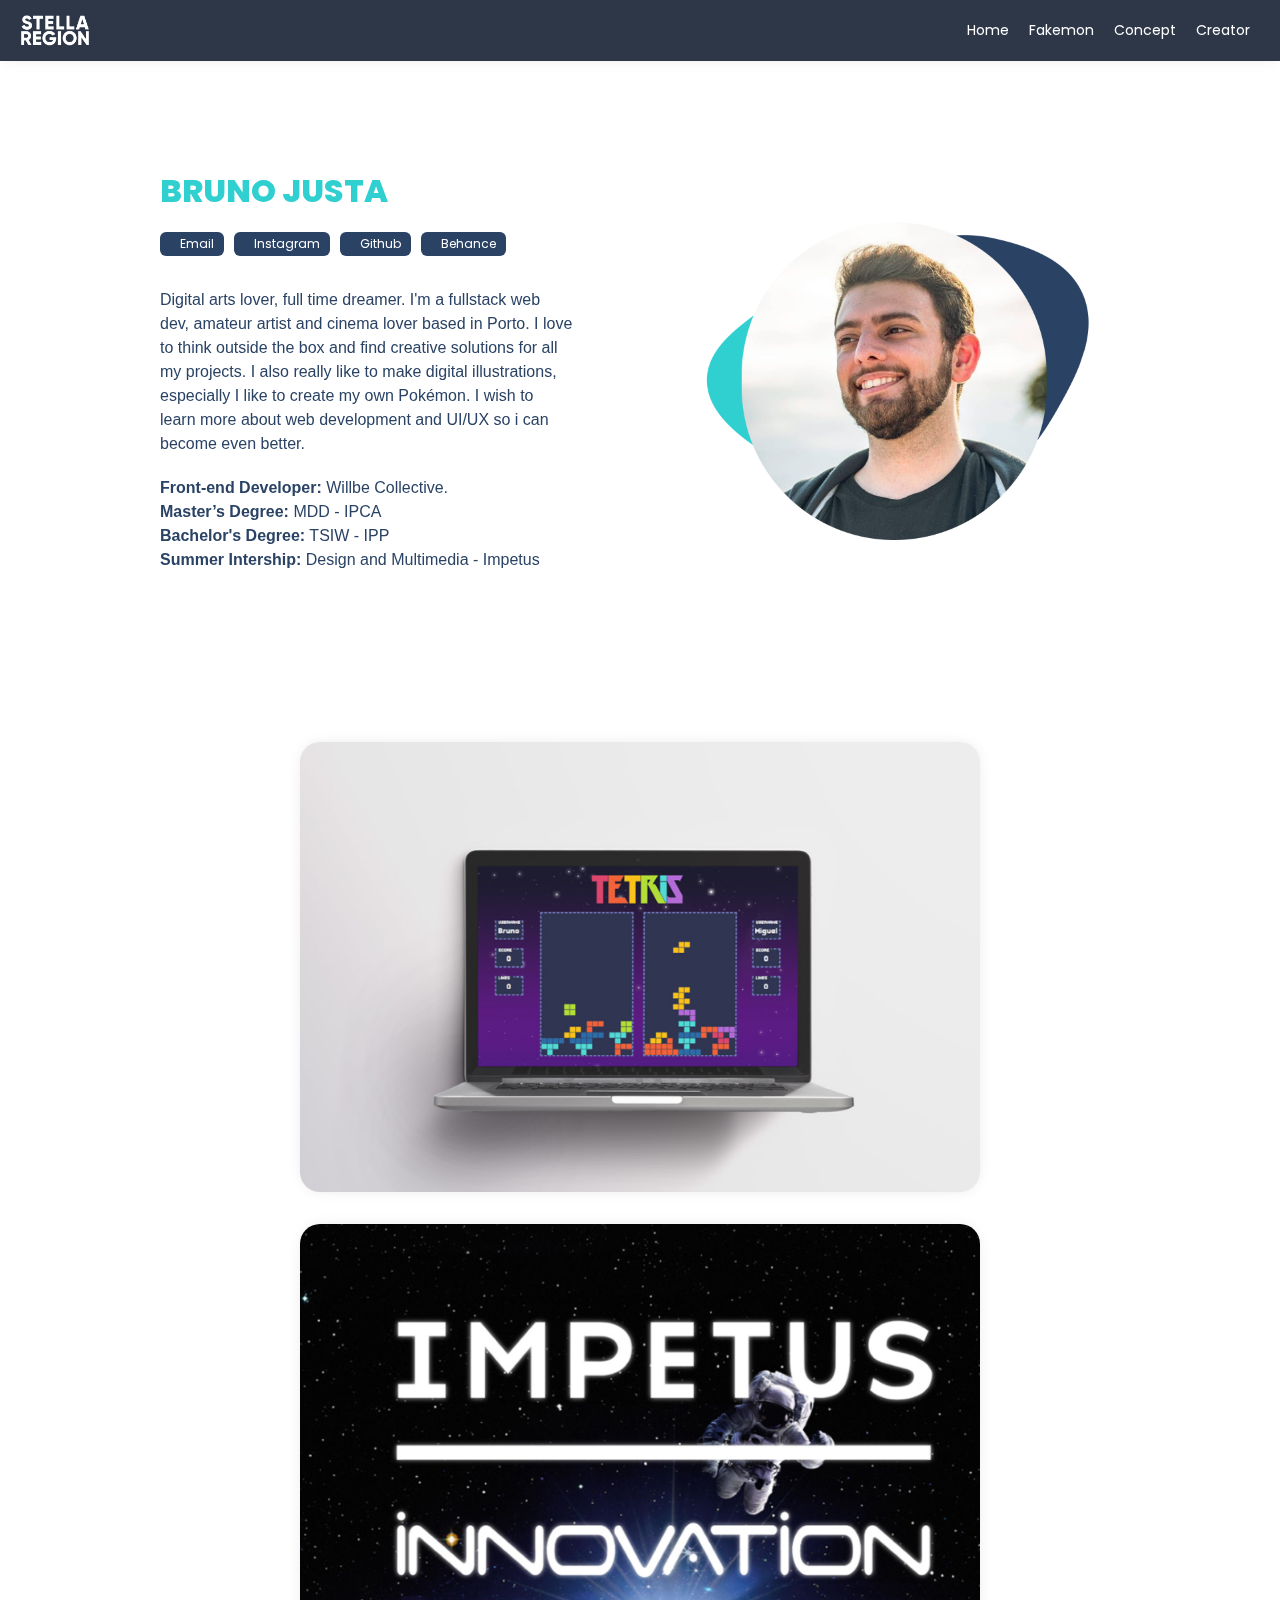
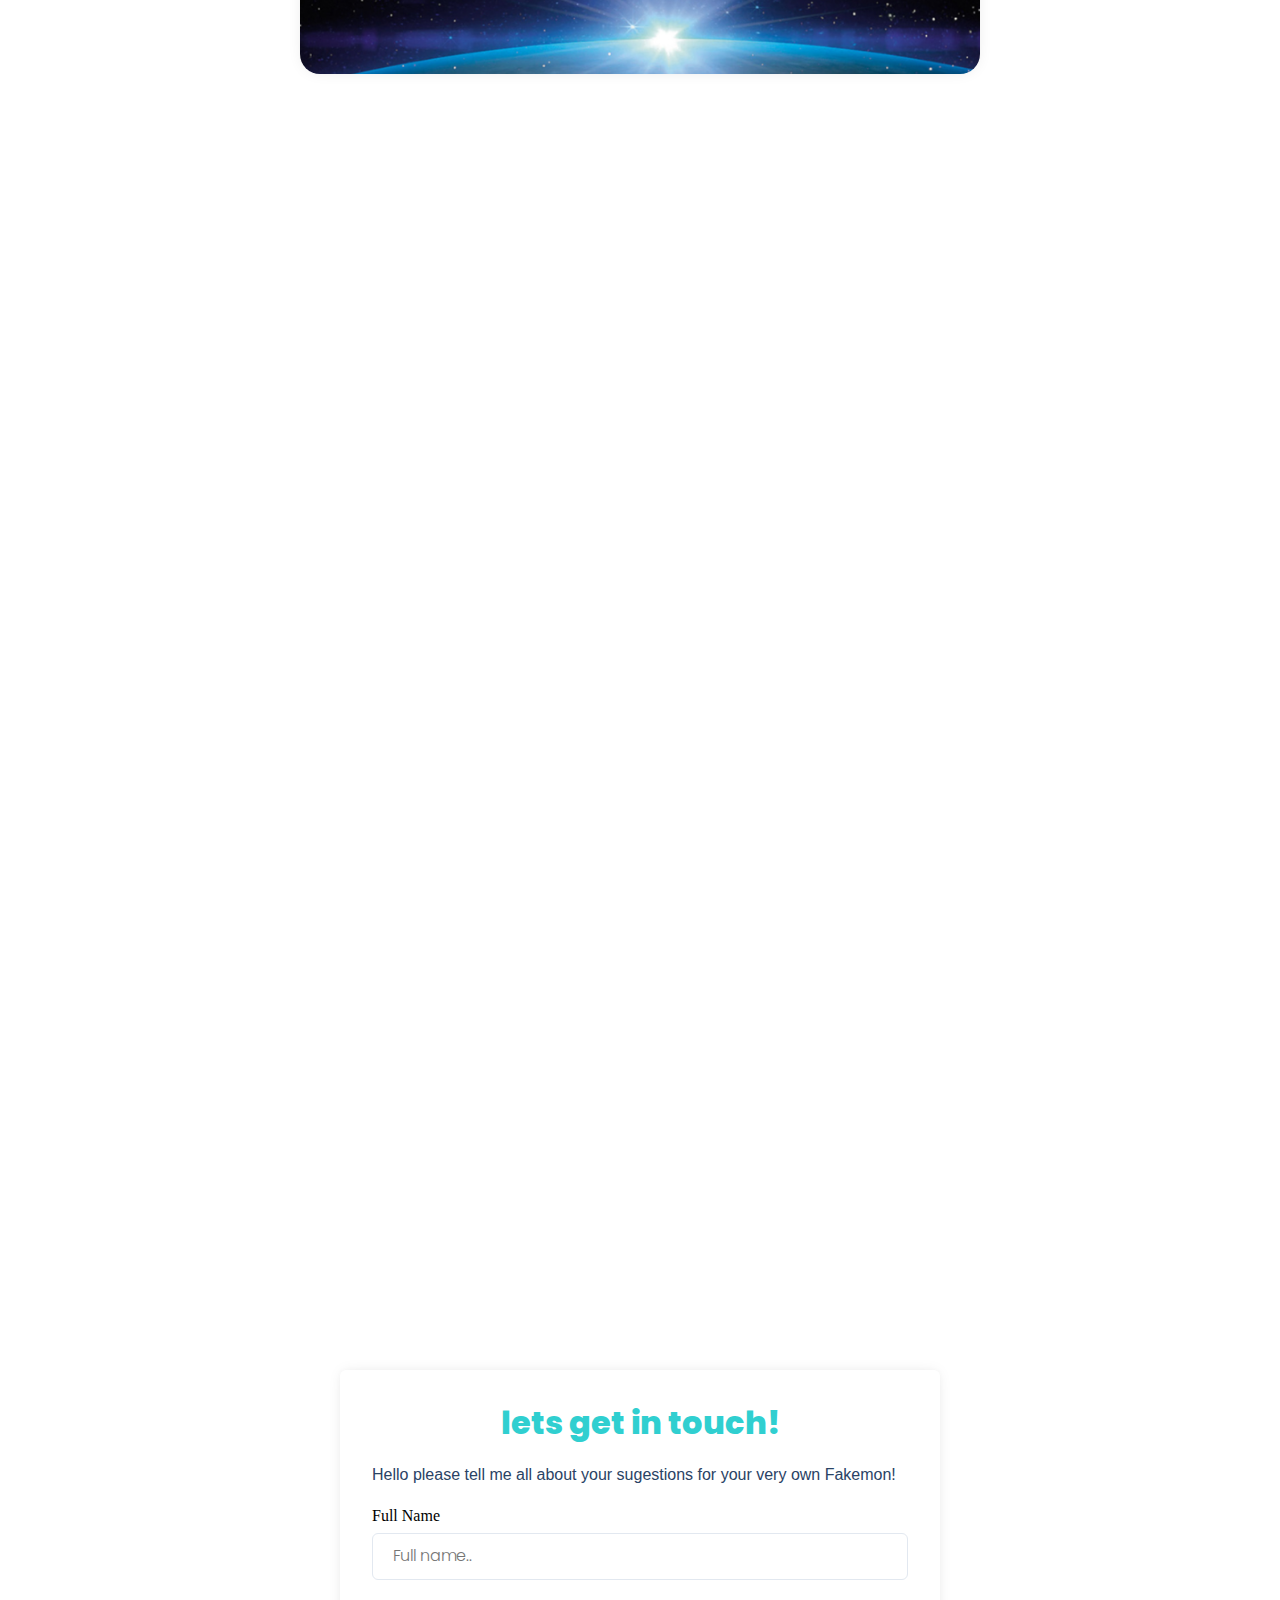
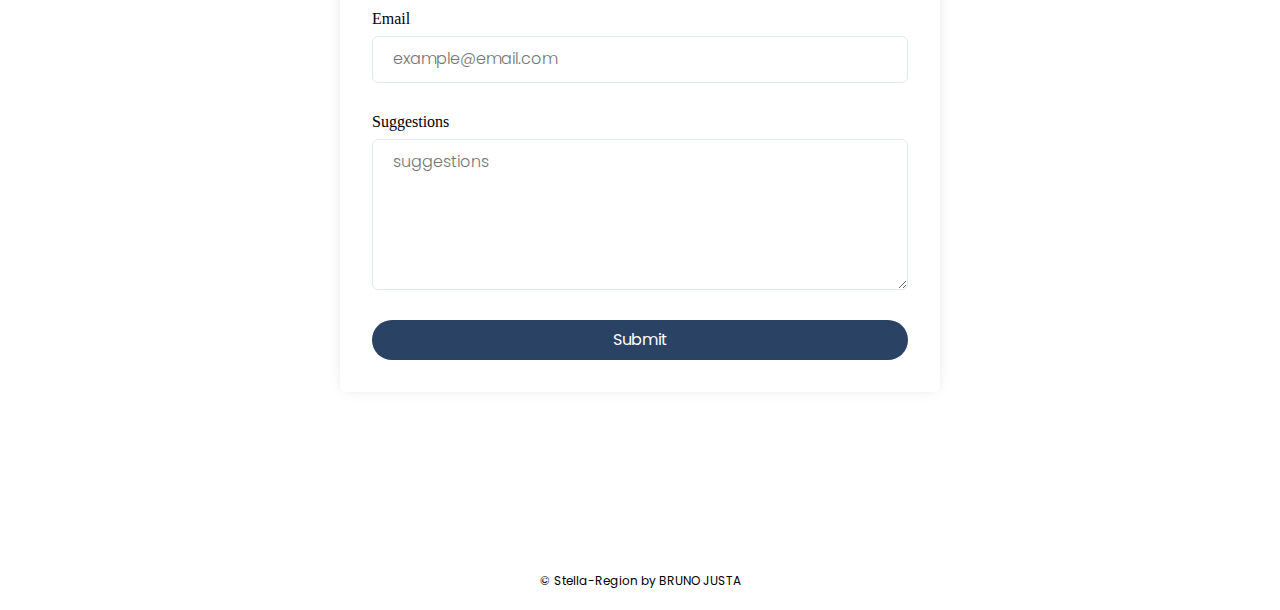
==== creator.html @ 4c3348ce "feita" ====
<!DOCTYPE html>
<html lang="en">
  <head>
    <meta charset="UTF-8" />
    <meta http-equiv="X-UA-Compatible" content="IE=edge" />
    <meta name="viewport" content="width=device-width, initial-scale=1.0" />
    <title>Document</title>
    <link
      rel="stylesheet"
      href="https://pro.fontawesome.com/releases/v5.10.0/css/all.css"
      integrity="sha384-AYmEC3Yw5cVb3ZcuHtOA93w35dYTsvhLPVnYs9eStHfGJvOvKxVfELGroGkvsg+p"
      crossorigin="anonymous"
    />
    <link rel="stylesheet" href="./styles/creator.css" />
    <link href="https://unpkg.com/aos@2.3.1/dist/aos.css" rel="stylesheet" />
    <script src="https://unpkg.com/aos@2.3.1/dist/aos.js"></script>
  </head>
  <body>
    <div class="nav">
      <img src="./img/logo.png" alt="" srcset="" style="width: 70px" />
      <ul
        style="
          display: flex;
          color: white;
          font-family: Poppins;
          font-size: 14px;
        "
      >
        <li style="padding: 10px"><a href="/">Home</a></li>
        <li style="padding: 10px">Fakemon</li>
        <li style="padding: 10px">Concept</li>
        <li style="padding: 10px"><a href="creator.html">Creator</a></li>
      </ul>
    </div>

    <div class="creator-section">
      <div class="creator-text" data-aos="fade-up" data-aos-duration="1300">
        <h2 class="title">BRUNO JUSTA</h2>
        <div class="social-btns">
          <button class="button-xs">
            <i class="fa fa-envelope" aria-hidden="true"></i> Email
          </button>
          <button class="button-xs">
            <i class="fab fa-instagram"></i> Instagram
          </button>
          <button class="button-xs"><i class="fab fa-github"></i>Github</button>
          <button class="button-xs">
            <i class="fab fa-behance-square"></i>Behance
          </button>
        </div>
        <p class="text">
          Digital arts lover, full time dreamer. I'm a fullstack web dev,
          amateur artist and cinema lover based in Porto. I love to think
          outside the box and find creative solutions for all my projects. I
          also really like to make digital illustrations, especially I like to
          create my own Pokémon. I wish to learn more about web development and
          UI/UX so i can become even better.
        </p>
        <ul class="text">
          <li>
            <b style="font-weight: 600">Front-end Developer:</b> Willbe
            Collective.
          </li>
          <li><b style="font-weight: 600">Master’s Degree:</b> MDD - IPCA</li>
          <li><b style="font-weight: 600">Bachelor's Degree:</b> TSIW - IPP</li>
          <li>
            <b style="font-weight: 600"> Summer Intership:</b> Design and
            Multimedia - Impetus
          </li>
        </ul>
      </div>
      <div class="creator-image" data-aos="fade-up" data-aos-duration="1000">
        <img src="./img/me.png" alt="" style="width: 100%" />
      </div>
    </div>

    <div class="projects-section">
      <div class="projects-section" data-aos="fade-up" data-aos-duration="1300">
        <div class="project p1">
          <div class="know-more">
            <button class="button">know more</button>
          </div>
        </div>
        <div class="project p2">
          <div class="know-more">
            <button class="button">know more</button>
          </div>
        </div>
      </div>
      <div class="projects-section" data-aos="fade-up" data-aos-duration="1300">
        <div class="project p3">
          <div class="know-more">
            <button class="button">know more</button>
          </div>
        </div>
        <div class="project p4">
          <div class="know-more">
            <button class="button">know more</button>
          </div>
        </div>
      </div>
    </div>

    <div class="form-area">
      <form action="#" class="form">
        <h2 class="title">lets get in touch!</h2>
        <p class="text">
          Hello please tell me all about your sugestions for your very own
          Fakemon!
        </p>
        <label for="fname">Full Name</label>
        <input
          type="text"
          id="fname"
          name="firstname"
          class="input"
          placeholder="Full name.."
        />

        <label for="email">Email</label>
        <input
          type="email"
          id="email"
          name="email"
          class="input"
          placeholder="example@email.com"
        />

        <label for="suggestions">Suggestions</label>
        <textarea
          name="suggestions"
          id="suggestions"
          class="input"
          cols="30"
          rows="6"
          placeholder="suggestions"
        ></textarea>

        <input type="submit" value="Submit" class="button" />
      </form>
    </div>

    <footer class="footer">
      <div class="social">
        <a href="#"><i class="fab fa-facebook-f"></i></a>
        <a href="#"><i class="fab fa-twitter"></i></a>
        <a href="#"><i class="fab fa-instagram"></i></a>
        <a href="#"><i class="fab fa-behance-square"></i></a>
      </div>
      <p class="signature">© Stella-Region by BRUNO JUSTA</p>
    </footer>
    <script>
      AOS.init();
    </script>
  </body>
</html>
---- styles/creator.css ----
@import url("https://fonts.googleapis.com/css2?family=Poppins:ital,wght@0,100;0,200;0,300;0,400;0,500;0,600;0,700;0,800;0,900;1,100;1,200;1,300;1,400;1,500;1,600;1,700;1,800;1,900&display=swap");

* {
  margin: 0;
  padding: 0;
  border: 0;
  font-size: 100%;
  font: inherit;
  vertical-align: baseline;
}

ol,
ul {
  list-style: none;
}

table {
  border-collapse: collapse;
  border-spacing: 0;
}

html {
  box-sizing: border-box;
}

body {
  padding-top: 20px;
  box-sizing: border-box;
  overflow-x: hidden;
  display: flex;
  flex-direction: column;
  justify-content: center;
  align-items: center;
}

*,
*:before,
*:after {
  box-sizing: inherit;
}

:root {
  --primary: #2a4365;
  --secundary: #30cfd0;
  --yellow: #ffd600;
  --terciary: #2d3748;
  --gray: #f7fafc;
  --shadow: 0px 0px 15px -3px rgba(0, 0, 0, 0.1),
    0px 0px 6px -2px rgba(0, 0, 0, 0.05);
}

.nav {
  width: 100%;
  background-color: var(--terciary);
  position: fixed;
  top: 0px;
  z-index: 100;
  padding: 10px 20px 10px 20px;
  display: flex;
  justify-content: space-between;
  align-items: center;
  box-shadow: var(--shadow);
}

.nav a {
  color: white;
  text-decoration: none;
}

.title {
  color: var(--secundary);
  font-size: 2rem;
  font-family: Poppins;
  font-weight: 800;
  margin-bottom: 20px;
  text-align: center;
  line-height: 130%;
}

.text {
  color: var(--primary);
  font-size: 1rem;
  font-family: Arial, Helvetica, sans-serif;
  font-weight: 400;
  margin-bottom: 20px;
  line-height: 150%;
}

.button {
  background-color: var(--primary);
  border: none;
  color: white;
  font-family: Poppins;
  font-size: 16px;
  height: 40px;
  border-radius: 100px;
  padding: 0 24px 0 24px;
  cursor: pointer;
  transition: all 200ms ease-in-out;
  position: relative;
  overflow: hidden;
  z-index: 1;
}

.button:hover {
  transform: scale(1.05);
  color: #fff;
}

.button::after {
  content: "";
  position: absolute;
  display: block;
  transform: skewX(15deg);
  top: 0;
  right: -10%;
  width: 0;
  height: 100%;
  background: var(--secundary);
  z-index: -1;
  transition: width 400ms ease-in-out;
}

.button:hover::after {
  left: -10%;
  width: 120%;
}

.social-btns {
  display: flex;
  flex-direction: row;
}

.button-xs {
  display: flex;
  align-items: center;
  background-color: var(--primary);
  border: none;
  color: white;
  font-family: Poppins;
  font-size: 12px;
  height: 24px;
  border-radius: 6px;
  padding: 0 10px 0 10px;
  cursor: pointer;
  transition: all 200ms ease-in-out;
  position: relative;
  overflow: hidden;
  z-index: 1;
  margin-right: 10px;
  margin-bottom: 32px;
}
.button-xs i {
  margin-right: 10px;
}

.button-xs:hover {
  transform: scale(1.05);
  color: #fff;
}

.button-xs::after {
  content: "";
  position: absolute;
  display: block;
  transform: skewX(15deg);
  top: 0;
  right: -10%;
  width: 0;
  height: 100%;
  background: var(--secundary);
  z-index: -1;
  transition: width 400ms ease-in-out;
}

.button-xs:hover::after {
  left: -10%;
  width: 120%;
}

.footer {
  /*  position: absolute; */
  bottom: 0;
  margin-bottom: 20px;
  display: flex;
  flex-direction: column;
  align-items: center;
  justify-content: center;
  font-size: 12px;
  font-family: Poppins;
}
.social a {
  color: #2a4365;
  margin: 0 10px 10px 10px;
  font-size: 20px;
}

div[class$="-section"] {
  width: 100%;
  max-width: 1440px;
  display: flex;
  justify-content: space-between;
  align-items: center;
  padding: 0 10em 0 10em;
  margin-top: 150px;
}

.creator-text {
  width: 100%;
  max-width: 500px;
  display: flex;
  flex-direction: column;
  justify-content: center;
  align-items: flex-start;
  margin-right: 100px;
}

.creator-image {
  width: 100%;
  min-width: 300px;
  padding: 30px;
}

.projects-section {
  align-items: center;
  justify-content: center;
}

.project {
  width: 600px;
  height: 400px;
  border: 0;
  border-radius: 20px;
  cursor: pointer;
  transition: all 200ms ease-in-out;
  position: relative;
  box-shadow: var(--shadow);
  margin-bottom: 32px;
}

.p1 {
  background-image: url("../img/tetris.png");
  background-repeat: no-repeat;
  background-size: cover;
  background-position: center;
  margin-right: 20px;
}
.p2 {
  background-image: url("../img/impetus.png");
  background-repeat: no-repeat;
  background-size: cover;
  background-position: center;
}
.p3 {
  background-image: url("../img/pointer.png");
  background-repeat: no-repeat;
  background-size: cover;
  background-position: center;
}
.p4 {
  background-image: url("../img/ondisplay.png");
  background-repeat: no-repeat;
  background-size: cover;
  background-position: center;
}

.project:hover {
  transform: scale(1.01);
  color: #fff;
}

.know-more {
  background-color: #2d37484d;
  width: 100%;
  position: absolute;
  height: 100%;
  display: none;
  align-items: center;
  justify-content: center;
  border: 0;
  border-radius: 20px;
}
.project:hover > .know-more {
  display: flex;
}

@media only screen and (max-width: 1440px) {
  .projects-section {
    flex-direction: column;
  }
  .p1 {
    margin-right: 0;
  }
  .project {
    width: 680px;
    height: 450px;
  }
}

@media only screen and (max-width: 900px) {
  div[class$="-section"] {
    padding: 0 1em 0 1em;
    flex-direction: column;
  }

  .creator-section {
    flex-direction: column-reverse !important;
  }

  div[class$="-text"] {
    align-items: center;
  }

  .creator-text {
    margin-right: 0px;
    align-items: center;
  }

  .title {
    font-size: 1.8rem;
    padding-top: 30px;
  }

  .text {
    text-align: center;
  }
  .p1 {
    margin-right: 0;
  }
  .project {
    width: 380px;
    height: 250px;
  }
}

.form-area {
  width: 100%;
  display: flex;
  flex-direction: column;
  justify-content: space-between;
  align-items: center;
  padding: 0 10em 0 10em;
  margin-top: 150px;
}

.input {
  width: 100%;
  padding: 12px 20px;
  margin: 8px 0;
  display: inline-block;
  color: #a0aec0;
  border: 1px solid #e2e8f0;
  border-radius: 6px;
  box-sizing: border-box;
  font-size: 1rem;
  font-family: Poppins;
  font-weight: 300;
  line-height: 130%;
  margin-bottom: 30px;
}

.form {
  border: 0;
  border-radius: 6px;
  display: flex;
  flex-direction: column;
  width: 100%;
  padding: 32px;
  background-color: white;
  box-shadow: var(--shadow);
  margin: 150px 0 150px 0;
  min-width: 360px;
  max-width: 600px;
}
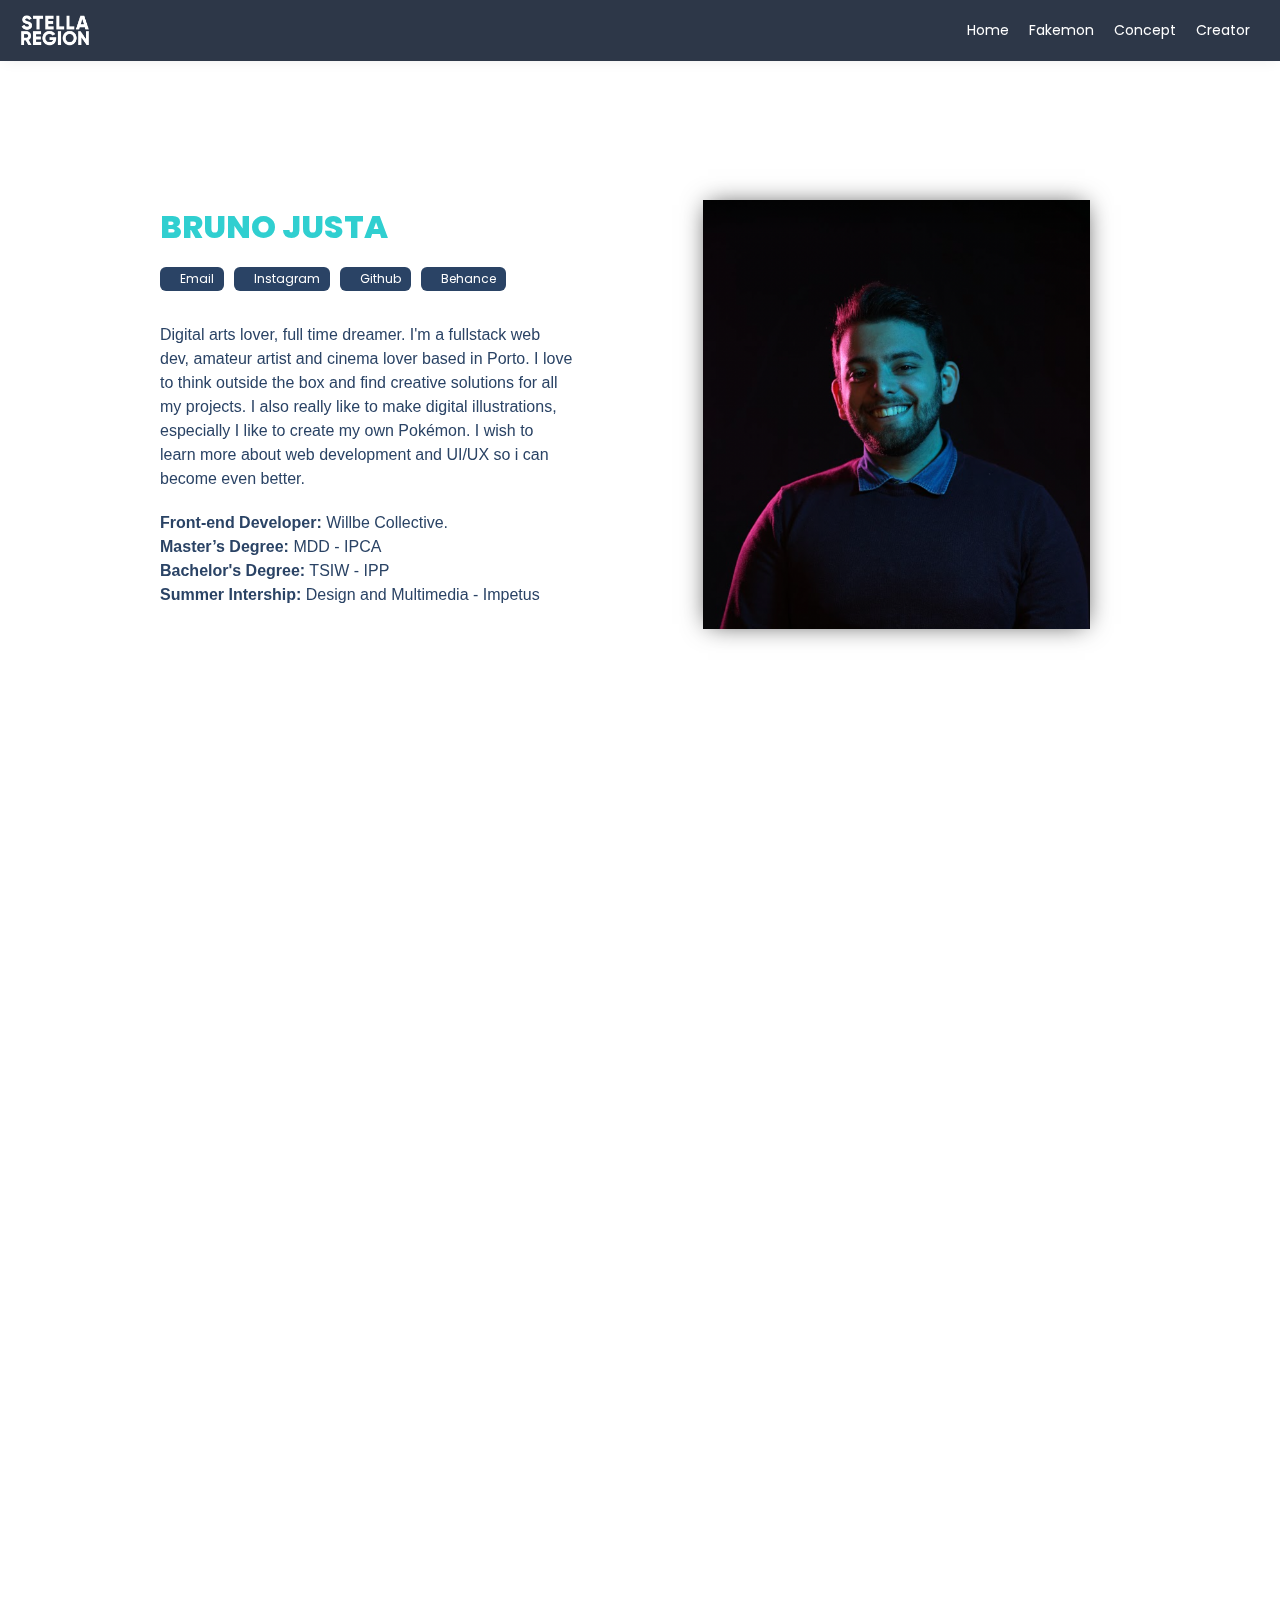
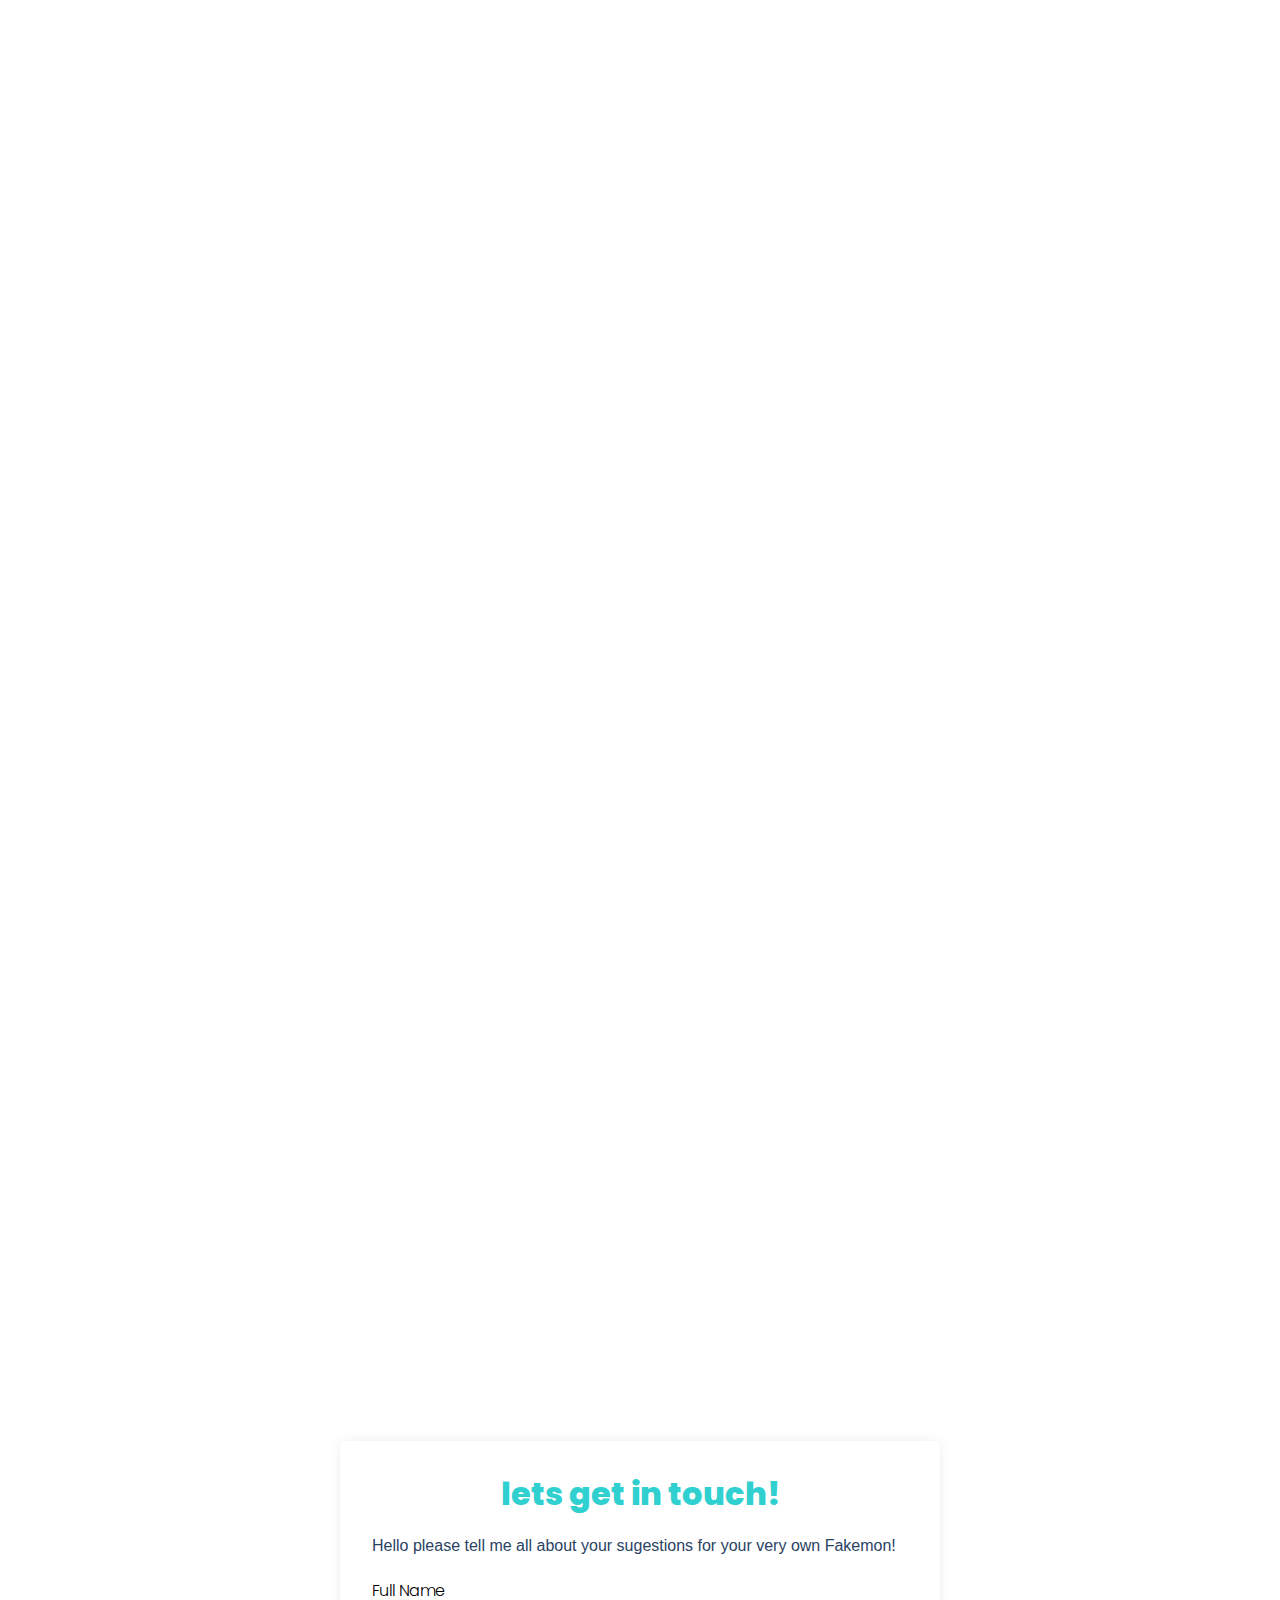
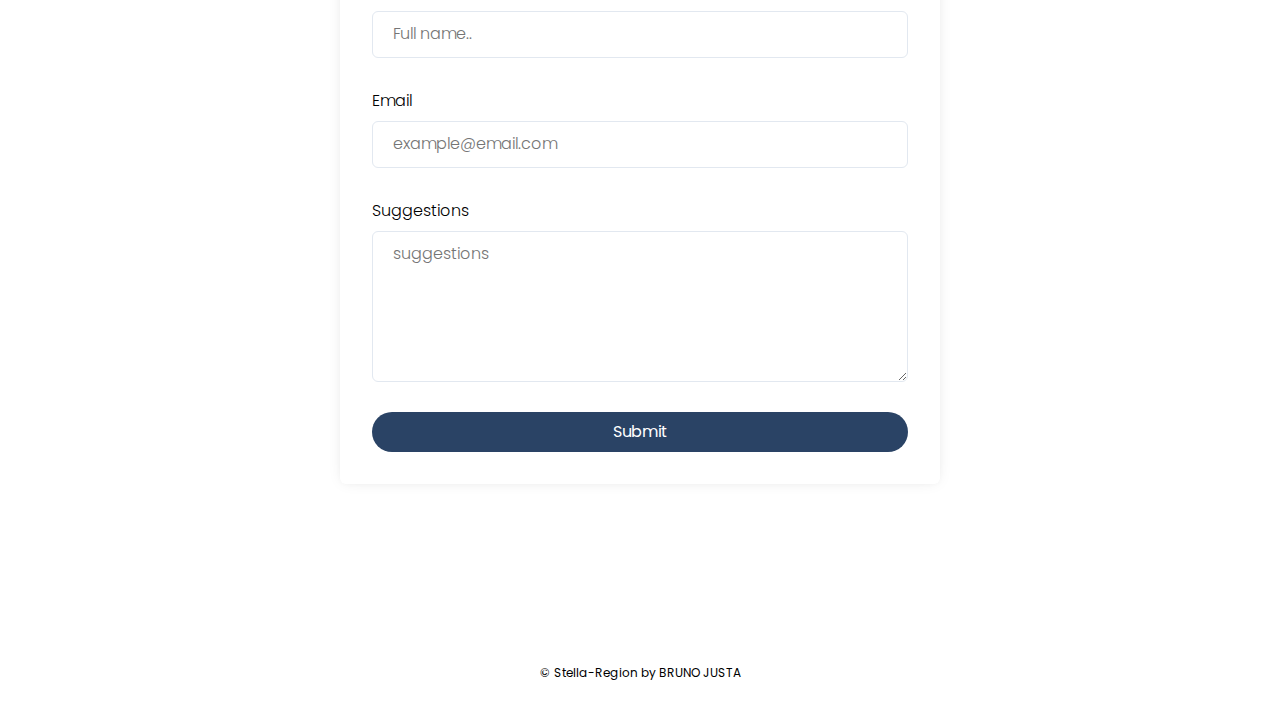
==== commit 4c00b553: "last  one" ====
--- a/creator.html
+++ b/creator.html
@@ -11,23 +11,35 @@
       integrity="sha384-AYmEC3Yw5cVb3ZcuHtOA93w35dYTsvhLPVnYs9eStHfGJvOvKxVfELGroGkvsg+p"
       crossorigin="anonymous"
     />
+    <link rel="stylesheet" href="./styles/global.css" />
     <link rel="stylesheet" href="./styles/creator.css" />
     <link href="https://unpkg.com/aos@2.3.1/dist/aos.css" rel="stylesheet" />
     <script src="https://unpkg.com/aos@2.3.1/dist/aos.js"></script>
   </head>
   <body>
     <div class="nav">
-      <img src="./img/logo.png" alt="" srcset="" style="width: 70px" />
-      <ul
-        style="
-          display: flex;
-          color: white;
-          font-family: Poppins;
-          font-size: 14px;
-        "
-      >
+      <img src="./img/logo.png" alt="stella_region" style="width: 70px" />
+      <div class="burger">
+        <div class="dropdown">
+          <i class="fas fa-align-justify"></i>
+          <div class="dropdown-content-burger">
+            <a href="/index.html">Home </a>
+            <a href="#">Fakmeon </a>
+            <a href="#">Concept </a>
+            <a href="#">Concept </a>
+          </div>
+        </div>
+      </div>
+      <ul class="menu">
         <li style="padding: 10px"><a href="/">Home</a></li>
-        <li style="padding: 10px">Fakemon</li>
+        <div class="dropdown">
+          <li class="dropbtn" style="padding: 10px">Fakemon</li>
+          <div class="dropdown-content">
+            <a href="#">All </a>
+            <a href="#">New </a>
+            <a href="#">Upcoming </a>
+          </div>
+        </div>
         <li style="padding: 10px">Concept</li>
         <li style="padding: 10px"><a href="creator.html">Creator</a></li>
       </ul>
@@ -70,7 +82,7 @@
         </ul>
       </div>
       <div class="creator-image" data-aos="fade-up" data-aos-duration="1000">
-        <img src="./img/me.png" alt="" style="width: 100%" />
+        <img src="./img/bruno.png" alt="bruno_justa" style="width: 100%" />
       </div>
     </div>
 
--- a/styles/global.css
+++ b/styles/global.css
@@ -0,0 +1,257 @@
+@import url("https://fonts.googleapis.com/css2?family=Poppins:ital,wght@0,100;0,200;0,300;0,400;0,500;0,600;0,700;0,800;0,900;1,100;1,200;1,300;1,400;1,500;1,600;1,700;1,800;1,900&display=swap");
+
+* {
+  margin: 0;
+  padding: 0;
+  border: 0;
+  font-size: 100%;
+  font: inherit;
+  vertical-align: baseline;
+}
+
+ol,
+ul {
+  list-style: none;
+}
+
+table {
+  border-collapse: collapse;
+  border-spacing: 0;
+}
+
+html {
+  box-sizing: border-box;
+  overflow-x: hidden;
+}
+
+body {
+  padding-top: 20px;
+  box-sizing: border-box;
+  overflow-x: hidden;
+  display: flex;
+  flex-direction: column;
+  justify-content: center;
+  align-items: center;
+}
+
+*,
+*:before,
+*:after {
+  box-sizing: inherit;
+}
+
+:root {
+  --primary: #2a4365;
+  --secundary: #30cfd0;
+  --yellow: #ffd600;
+  --terciary: #2d3748;
+  --gray: #f7fafc;
+  --shadow: 0px 0px 15px -3px rgba(0, 0, 0, 0.1),
+    0px 0px 6px -2px rgba(0, 0, 0, 0.05);
+}
+
+.nav {
+  width: 100%;
+  background-color: var(--terciary);
+  position: fixed;
+  top: 0px;
+  z-index: 100;
+  padding: 10px 20px 10px 20px;
+  display: flex;
+  justify-content: space-between;
+  align-items: center;
+  box-shadow: var(--shadow);
+}
+.nav a {
+  color: white;
+  text-decoration: none;
+}
+
+.burger {
+  color: white;
+  font-size: 24px;
+  display: none;
+}
+
+.menu {
+  display: flex;
+  color: white;
+  font-family: Poppins;
+  font-size: 14px;
+}
+
+.dropbtn {
+  color: white;
+  border: none;
+  background-color: transparent;
+}
+
+.dropdown {
+  position: relative;
+  display: inline-block;
+  background-color: transparent;
+}
+
+.dropdown-content {
+  display: none;
+  position: absolute;
+  background-color: #f1f1f1;
+  min-width: 160px;
+  box-shadow: 0px 8px 16px 0px rgba(0, 0, 0, 0.2);
+  z-index: 1;
+}
+
+.dropdown-content a {
+  color: black;
+  padding: 12px 16px;
+  text-decoration: none;
+  display: block;
+}
+
+.dropdown-content a:hover {
+  background-color: #ddd;
+}
+
+.dropdown:hover .dropdown-content {
+  display: block;
+}
+
+.dropdown-content-burger {
+  display: none;
+  position: absolute;
+  background-color: #f1f1f1;
+  min-width: 160px;
+  box-shadow: 0px 8px 16px 0px rgba(0, 0, 0, 0.2);
+  z-index: 1;
+  margin-left: -100px;
+}
+
+.dropdown-content-burger a {
+  color: black;
+  padding: 12px 16px;
+  text-decoration: none;
+  display: block;
+  color: var(--primary);
+  font-size: 1rem;
+  font-family: Arial, Helvetica, sans-serif;
+  font-weight: 400;
+  margin-bottom: 20px;
+  line-height: 150%;
+}
+
+.dropdown-content-burger a:hover {
+  background-color: #ddd;
+}
+
+.dropdown:hover .dropdown-content-burger {
+  display: block;
+}
+
+.title {
+  color: var(--secundary);
+  font-size: 2rem;
+  font-family: Poppins;
+  font-weight: 800;
+  margin-bottom: 20px;
+  text-align: center;
+  line-height: 130%;
+}
+
+.text {
+  color: var(--primary);
+  font-size: 1rem;
+  font-family: Arial, Helvetica, sans-serif;
+  font-weight: 400;
+  margin-bottom: 20px;
+  line-height: 150%;
+}
+
+.button {
+  background-color: var(--primary);
+  border: none;
+  color: white;
+  font-family: Poppins;
+  font-size: 16px;
+  height: 40px;
+  border-radius: 100px;
+  padding: 0 24px 0 24px;
+  cursor: pointer;
+  transition: all 200ms ease-in-out;
+  position: relative;
+  overflow: hidden;
+  z-index: 1;
+}
+
+.button:hover {
+  transform: scale(1.05);
+  color: #fff;
+}
+
+.button::after {
+  content: "";
+  position: absolute;
+  display: block;
+  transform: skewX(15deg);
+  top: 0;
+  right: -10%;
+  width: 0;
+  height: 100%;
+  background: var(--secundary);
+  z-index: -1;
+  transition: width 400ms ease-in-out;
+}
+
+.button:hover::after {
+  left: -10%;
+  width: 120%;
+}
+
+div[class$="-section"] {
+  width: 100%;
+  max-width: 1440px;
+  display: flex;
+  justify-content: space-between;
+  align-items: center;
+  padding: 0 10em 0 10em;
+  margin-top: 150px;
+}
+div[class$="-text"] {
+  width: 100%;
+  max-width: 500px;
+  display: flex;
+  flex-direction: column;
+  justify-content: center;
+  align-items: flex-start;
+}
+
+div[class$="-img"] {
+  width: 100%;
+}
+
+.footer {
+  width: 100%;
+  /*  position: absolute; */
+  bottom: 0;
+  margin-bottom: 20px;
+  display: flex;
+  flex-direction: column;
+  align-items: center;
+  justify-content: center;
+  font-size: 12px;
+  font-family: Poppins;
+}
+
+.social a {
+  color: #2a4365;
+  margin: 0 10px 10px 10px;
+  font-size: 20px;
+}
+
+@media (max-width: 768px) {
+  .menu {
+    display: none;
+  }
+  .burger {
+    display: block;
+  }
+}
--- a/styles/creator.css
+++ b/styles/creator.css
@@ -1,131 +1,3 @@
-@import url("https://fonts.googleapis.com/css2?family=Poppins:ital,wght@0,100;0,200;0,300;0,400;0,500;0,600;0,700;0,800;0,900;1,100;1,200;1,300;1,400;1,500;1,600;1,700;1,800;1,900&display=swap");
-
-* {
-  margin: 0;
-  padding: 0;
-  border: 0;
-  font-size: 100%;
-  font: inherit;
-  vertical-align: baseline;
-}
-
-ol,
-ul {
-  list-style: none;
-}
-
-table {
-  border-collapse: collapse;
-  border-spacing: 0;
-}
-
-html {
-  box-sizing: border-box;
-}
-
-body {
-  padding-top: 20px;
-  box-sizing: border-box;
-  overflow-x: hidden;
-  display: flex;
-  flex-direction: column;
-  justify-content: center;
-  align-items: center;
-}
-
-*,
-*:before,
-*:after {
-  box-sizing: inherit;
-}
-
-:root {
-  --primary: #2a4365;
-  --secundary: #30cfd0;
-  --yellow: #ffd600;
-  --terciary: #2d3748;
-  --gray: #f7fafc;
-  --shadow: 0px 0px 15px -3px rgba(0, 0, 0, 0.1),
-    0px 0px 6px -2px rgba(0, 0, 0, 0.05);
-}
-
-.nav {
-  width: 100%;
-  background-color: var(--terciary);
-  position: fixed;
-  top: 0px;
-  z-index: 100;
-  padding: 10px 20px 10px 20px;
-  display: flex;
-  justify-content: space-between;
-  align-items: center;
-  box-shadow: var(--shadow);
-}
-
-.nav a {
-  color: white;
-  text-decoration: none;
-}
-
-.title {
-  color: var(--secundary);
-  font-size: 2rem;
-  font-family: Poppins;
-  font-weight: 800;
-  margin-bottom: 20px;
-  text-align: center;
-  line-height: 130%;
-}
-
-.text {
-  color: var(--primary);
-  font-size: 1rem;
-  font-family: Arial, Helvetica, sans-serif;
-  font-weight: 400;
-  margin-bottom: 20px;
-  line-height: 150%;
-}
-
-.button {
-  background-color: var(--primary);
-  border: none;
-  color: white;
-  font-family: Poppins;
-  font-size: 16px;
-  height: 40px;
-  border-radius: 100px;
-  padding: 0 24px 0 24px;
-  cursor: pointer;
-  transition: all 200ms ease-in-out;
-  position: relative;
-  overflow: hidden;
-  z-index: 1;
-}
-
-.button:hover {
-  transform: scale(1.05);
-  color: #fff;
-}
-
-.button::after {
-  content: "";
-  position: absolute;
-  display: block;
-  transform: skewX(15deg);
-  top: 0;
-  right: -10%;
-  width: 0;
-  height: 100%;
-  background: var(--secundary);
-  z-index: -1;
-  transition: width 400ms ease-in-out;
-}
-
-.button:hover::after {
-  left: -10%;
-  width: 120%;
-}
-
 .social-btns {
   display: flex;
   flex-direction: row;
@@ -178,33 +50,6 @@
   width: 120%;
 }
 
-.footer {
-  /*  position: absolute; */
-  bottom: 0;
-  margin-bottom: 20px;
-  display: flex;
-  flex-direction: column;
-  align-items: center;
-  justify-content: center;
-  font-size: 12px;
-  font-family: Poppins;
-}
-.social a {
-  color: #2a4365;
-  margin: 0 10px 10px 10px;
-  font-size: 20px;
-}
-
-div[class$="-section"] {
-  width: 100%;
-  max-width: 1440px;
-  display: flex;
-  justify-content: space-between;
-  align-items: center;
-  padding: 0 10em 0 10em;
-  margin-top: 150px;
-}
-
 .creator-text {
   width: 100%;
   max-width: 500px;
@@ -221,13 +66,17 @@
   padding: 30px;
 }
 
+.creator-image img {
+  box-shadow: 0px 0px 24px -5px rgba(0, 0, 0, 0.74);
+}
+
 .projects-section {
   align-items: center;
   justify-content: center;
 }
 
 .project {
-  width: 600px;
+  width: 520px;
   height: 400px;
   border: 0;
   border-radius: 20px;
@@ -243,7 +92,6 @@
   background-repeat: no-repeat;
   background-size: cover;
   background-position: center;
-  margin-right: 20px;
 }
 .p2 {
   background-image: url("../img/impetus.png");
@@ -284,7 +132,7 @@
   display: flex;
 }
 
-@media only screen and (max-width: 1440px) {
+@media only screen and (max-width: 1380px) {
   .projects-section {
     flex-direction: column;
   }
@@ -358,6 +206,11 @@
   line-height: 130%;
   margin-bottom: 30px;
 }
+label {
+  font-size: 1rem;
+  font-family: Poppins;
+  font-weight: 300;
+}
 
 .form {
   border: 0;
